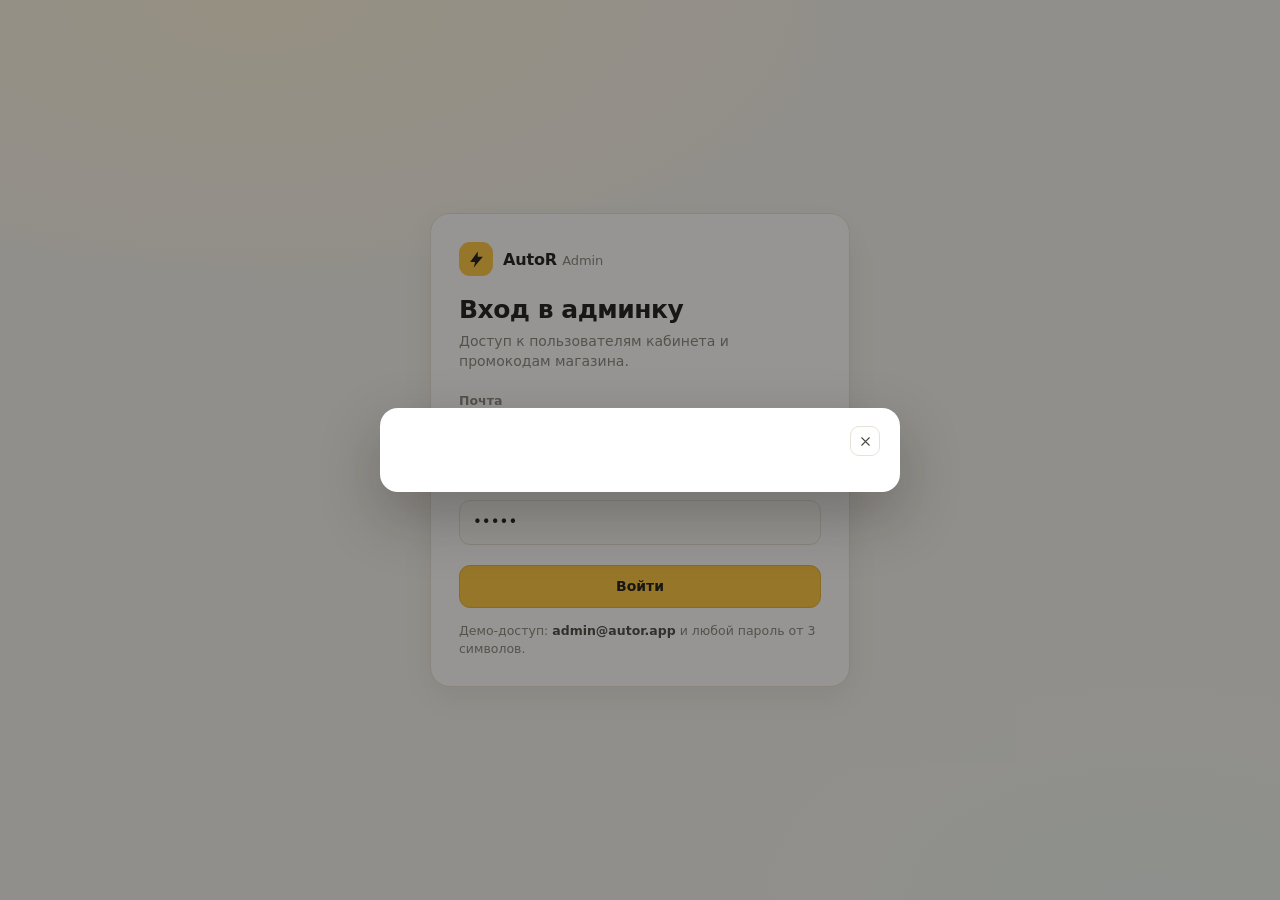
==== admin-app/index.html @ 23b30374 "Админка вынесена в отдельный сайт admin-app (для admin.site-port.ru)" ====
<!doctype html>
<html lang="ru">
<head>
<meta charset="utf-8" />
<meta name="viewport" content="width=device-width, initial-scale=1" />
<meta name="robots" content="noindex, nofollow" />
<title>Админка — AutoR</title>
<meta name="description" content="Админка AutoR: пользователи кабинета и промокоды на доступ." />
<link rel="icon" href="data:image/svg+xml,%3Csvg xmlns='http://www.w3.org/2000/svg' viewBox='0 0 32 32'%3E%3Crect width='32' height='32' rx='9' fill='%23FFC63D'/%3E%3Cpath d='M18.4 6 10 18h5l-1.4 8 8.4-12h-5z' fill='%231B1B1A'/%3E%3C/svg%3E" />
<link rel="stylesheet" href="admin.css" />
</head>
<body>

<!-- Вход -->
<section class="entry" id="entry">
  <form class="entry-card" id="login-form" autocomplete="on">
    <div class="brand">
      <span class="brand-mark"><svg viewBox="0 0 24 24" aria-hidden="true"><path d="M13.6 2 4 15h6.2L8.6 22 20 8.6h-6.4z"/></svg></span>
      <span class="brand-name">AutoR <em>Admin</em></span>
    </div>
    <h1>Вход в админку</h1>
    <p class="entry-sub">Доступ к пользователям кабинета и промокодам магазина.</p>

    <label class="field">
      <span>Почта</span>
      <input id="login-email" type="email" name="email" value="admin@autor.app" autocomplete="username" required />
    </label>
    <label class="field">
      <span>Пароль</span>
      <input id="login-password" type="password" name="password" value="admin" autocomplete="current-password" required />
    </label>

    <button class="btn btn-primary btn-block" type="submit">Войти</button>
    <p class="entry-hint">Демо-доступ: <b>admin@autor.app</b> и любой пароль от 3 символов.</p>
  </form>
</section>

<!-- Кабинет админки -->
<div class="shell" id="shell" hidden>
  <header class="topbar">
    <div class="brand">
      <span class="brand-mark"><svg viewBox="0 0 24 24" aria-hidden="true"><path d="M13.6 2 4 15h6.2L8.6 22 20 8.6h-6.4z"/></svg></span>
      <span class="brand-name">AutoR <em>Admin</em></span>
    </div>

    <nav class="tabs" id="tabs" aria-label="Разделы админки">
      <button class="tab is-active" type="button" data-tab="users">Пользователи <span class="tab-count" id="users-count">0</span></button>
      <button class="tab" type="button" data-tab="promos">Промокоды <span class="tab-count" id="promos-count">0</span></button>
    </nav>

    <div class="topbar-right">
      <span class="who" id="who"></span>
      <button class="btn btn-ghost" type="button" id="logout">Выйти</button>
    </div>
  </header>

  <main class="page" id="view"></main>
</div>

<div class="modal" id="modal" hidden>
  <div class="modal-card" role="dialog" aria-modal="true" aria-labelledby="modal-title">
    <header class="modal-head">
      <h2 id="modal-title"></h2>
      <button class="icon-btn" type="button" data-modal-close aria-label="Закрыть">
        <svg viewBox="0 0 24 24" aria-hidden="true"><path d="M6 6l12 12M18 6 6 18"/></svg>
      </button>
    </header>
    <div class="modal-body" id="modal-body"></div>
  </div>
</div>

<div class="toasts" id="toasts" aria-live="polite"></div>

<script src="admin.js"></script>
</body>
</html>
---- admin-app/admin.css ----
/* AutoR Admin — отдельная админка на admin.site-port.ru */

:root {
  --bg: #F6F4EE;
  --surface: #FFFFFF;
  --ink: #1C1B18;
  --ink-soft: #4A4740;
  --muted: #8A857A;
  --line: #E7E2D6;
  --amber: #FFC63D;
  --amber-soft: #FFF3D1;
  --green: #1E8E5A;
  --green-soft: #E3F5EA;
  --red: #C0392B;
  --red-soft: #FCE9E6;
  --radius: 14px;
  --shadow: 0 10px 30px rgba(28, 27, 24, .07);
  --mono: ui-monospace, "SFMono-Regular", "JetBrains Mono", Consolas, monospace;
}

* { box-sizing: border-box; }

html, body { margin: 0; padding: 0; }

body {
  min-height: 100vh;
  background: var(--bg);
  color: var(--ink);
  font: 15px/1.45 "Inter", "Segoe UI", system-ui, -apple-system, sans-serif;
  -webkit-font-smoothing: antialiased;
}

button { font: inherit; color: inherit; }

/* ── Бренд ─────────────────────────────────────────────── */

.brand { display: flex; align-items: center; gap: 10px; }

.brand-mark {
  width: 34px; height: 34px; border-radius: 11px;
  background: var(--amber); display: grid; place-items: center;
}
.brand-mark svg { width: 19px; height: 19px; fill: #1B1B1A; }

.brand-name { font-weight: 700; font-size: 16px; letter-spacing: -.01em; }
.brand-name em { font-style: normal; font-weight: 500; color: var(--muted); font-size: 13px; }

/* ── Вход ──────────────────────────────────────────────── */

.entry {
  min-height: 100vh; display: grid; place-items: center; padding: 32px 20px;
  background:
    radial-gradient(900px 420px at 20% 0%, #FFF6DE 0%, transparent 70%),
    radial-gradient(700px 380px at 90% 100%, #EEF6F0 0%, transparent 65%),
    var(--bg);
}

.entry-card {
  width: min(420px, 100%);
  background: var(--surface);
  border: 1px solid var(--line);
  border-radius: 20px;
  padding: 28px;
  box-shadow: var(--shadow);
}

.entry-card h1 { font-size: 25px; line-height: 1.15; margin: 20px 0 6px; letter-spacing: -.02em; }
.entry-sub { margin: 0 0 20px; color: var(--muted); font-size: 14px; }

.field { display: block; margin-bottom: 14px; }
.field > span { display: block; font-size: 12.5px; font-weight: 600; color: var(--muted); margin-bottom: 6px; }

input[type="text"], input[type="email"], input[type="password"], select {
  width: 100%; padding: 11px 13px;
  border: 1px solid var(--line); border-radius: 11px;
  background: #FDFCF8; color: var(--ink); font: inherit;
}
input:focus, select:focus { outline: none; border-color: #E0B233; box-shadow: 0 0 0 3px rgba(255, 198, 61, .25); }

.btn {
  display: inline-flex; align-items: center; justify-content: center; gap: 8px;
  padding: 10px 16px; border-radius: 11px; border: 1px solid transparent;
  background: transparent; cursor: pointer; font-weight: 600; font-size: 14px;
}
.btn-primary { background: var(--amber); border-color: #E9B12F; }
.btn-primary:hover { background: #FFD25E; }
.btn-white { background: #fff; border-color: var(--line); }
.btn-white:hover { border-color: #D9D2C2; }
.btn-ghost { color: var(--muted); }
.btn-ghost:hover { color: var(--ink); }
.btn-block { width: 100%; margin-top: 6px; }

.entry-hint { margin: 14px 0 0; font-size: 12.5px; color: var(--muted); }
.entry-hint b { color: var(--ink-soft); }

/* ── Каркас ────────────────────────────────────────────── */

.shell { max-width: 1080px; margin: 0 auto; padding: 0 20px 64px; }

.topbar {
  display: flex; align-items: center; gap: 18px;
  padding: 18px 0 16px; border-bottom: 1px solid var(--line);
  position: sticky; top: 0; background: var(--bg); z-index: 5;
  flex-wrap: wrap;
}

.tabs { display: flex; gap: 6px; }
.tab {
  border: 1px solid transparent; background: transparent; color: var(--muted);
  padding: 8px 13px; border-radius: 999px; cursor: pointer; font-weight: 600; font-size: 13.5px;
  display: inline-flex; align-items: center; gap: 7px;
}
.tab.is-active { background: var(--ink); color: #fff; }
.tab-count {
  font-size: 11.5px; padding: 1px 7px; border-radius: 999px;
  background: rgba(0, 0, 0, .08); color: inherit;
}
.tab.is-active .tab-count { background: rgba(255, 255, 255, .22); }

.topbar-right { margin-left: auto; display: flex; align-items: center; gap: 10px; }
.who { font-size: 12.5px; color: var(--muted); }

/* ── Страница ──────────────────────────────────────────── */

.page { padding-top: 24px; }

.page-head { display: flex; align-items: flex-start; gap: 18px; margin-bottom: 18px; flex-wrap: wrap; }
.page-head h1 { margin: 0 0 4px; font-size: 30px; letter-spacing: -.02em; }
.page-head p { margin: 0; color: var(--muted); font-size: 14px; max-width: 620px; }
.page-actions { margin-left: auto; display: flex; gap: 8px; }

.card {
  background: var(--surface); border: 1px solid var(--line);
  border-radius: var(--radius); padding: 18px 20px; box-shadow: 0 1px 0 rgba(28,27,24,.03);
}
.card + .card { margin-top: 16px; }

.card-head { display: flex; align-items: flex-start; gap: 16px; margin-bottom: 14px; }
.card-head h2 { margin: 0 0 3px; font-size: 17px; }
.card-head p { margin: 0; color: var(--muted); font-size: 13px; }
.card-head .btn { margin-left: auto; }

/* Таблицы */

.rows { border-top: 1px solid var(--line); }

.row {
  display: grid; align-items: center; gap: 14px;
  padding: 12px 4px; border-bottom: 1px solid var(--line);
}
.row--head { padding: 8px 4px; color: var(--muted); font-size: 11.5px; text-transform: uppercase; letter-spacing: .06em; }

.row--users { grid-template-columns: 38px minmax(0, 1.6fr) 108px 72px 74px 92px; }
.row--promos { grid-template-columns: minmax(0, 1.4fr) minmax(0, 1fr) 96px 76px; }

.ava {
  width: 34px; height: 34px; border-radius: 50%;
  display: grid; place-items: center; font-size: 12px; font-weight: 700;
  background: var(--amber-soft); color: #8A6100;
}

.who-cell strong { display: block; font-size: 14px; font-weight: 650; }
.who-cell span { display: block; font-size: 12.5px; color: var(--muted); }

.cell { font-size: 13px; color: var(--ink-soft); }

.plan {
  font-size: 11px; font-weight: 700; letter-spacing: .04em;
  padding: 3px 8px; border-radius: 6px; background: var(--amber-soft); color: #7A5600;
  justify-self: start;
}

.status { font-size: 12.5px; }
.status--active { color: var(--green); }
.status--invited { color: #B67C00; }
.status--off { color: var(--muted); }

.actions { display: flex; gap: 6px; justify-content: flex-end; }

.icon-btn {
  width: 30px; height: 30px; border-radius: 9px; border: 1px solid var(--line);
  background: #fff; display: grid; place-items: center; cursor: pointer;
}
.icon-btn svg { width: 15px; height: 15px; fill: none; stroke: var(--ink-soft); stroke-width: 1.7; stroke-linecap: round; stroke-linejoin: round; }
.icon-btn:hover { border-color: #D9D2C2; }
.icon-btn--danger:hover { border-color: #E7B4AC; background: var(--red-soft); }

.code {
  font-family: var(--mono); font-size: 13px; letter-spacing: .04em; color: var(--ink);
  white-space: nowrap;
}

.totals { display: flex; gap: 8px; flex-wrap: wrap; margin-left: auto; }
.pill {
  font-size: 12px; padding: 4px 10px; border-radius: 999px;
  background: #F3F0E8; color: var(--ink-soft);
}
.pill b { color: var(--ink); }

/* Форма промокодов */

.promo-form {
  display: grid; grid-template-columns: minmax(0, 1.2fr) 110px auto; gap: 10px;
  align-items: end; padding: 14px; border: 1px dashed #DCD5C4; border-radius: 12px;
  background: #FCFBF6; margin-bottom: 14px;
}
.promo-form .field { margin: 0; }
.promo-form .btn { height: 42px; }

.hint { color: var(--muted); font-size: 12.5px; margin: 0 0 12px; }

.empty { padding: 26px 4px; color: var(--muted); font-size: 13.5px; }

/* ── Модалка ───────────────────────────────────────────── */

.modal { position: fixed; inset: 0; display: grid; place-items: center; padding: 20px; z-index: 40; }
.modal::before { content: ""; position: absolute; inset: 0; background: rgba(24, 22, 18, .45); }
.modal-card {
  position: relative; width: min(520px, 100%); background: #fff;
  border-radius: 18px; box-shadow: 0 24px 60px rgba(20, 18, 14, .28); overflow: hidden;
}
.modal-head { display: flex; align-items: center; padding: 18px 20px 0; }
.modal-head h2 { margin: 0; font-size: 19px; }
.modal-head .icon-btn { margin-left: auto; }
.modal-body { padding: 16px 20px 20px; }
.modal-body .field { margin-bottom: 12px; }
.modal-foot { display: flex; gap: 8px; justify-content: flex-end; margin-top: 6px; }

/* ── Тосты ─────────────────────────────────────────────── */

.toasts { position: fixed; right: 20px; bottom: 20px; display: grid; gap: 8px; z-index: 50; }
.toast {
  background: #20201D; color: #fff; border-radius: 12px; padding: 11px 14px;
  font-size: 13px; box-shadow: var(--shadow); animation: rise .18s ease-out;
}
.toast b { display: block; font-size: 13.5px; margin-bottom: 2px; }
.toast span { color: rgba(255, 255, 255, .72); }
@keyframes rise { from { transform: translateY(6px); opacity: 0 } to { transform: none; opacity: 1 } }

/* ── Адаптив ───────────────────────────────────────────── */

@media (max-width: 860px) {
  .topbar { gap: 12px; }
  .who { display: none; }
  .row--users { grid-template-columns: 34px minmax(0, 1fr) 92px; row-gap: 6px; }
  .row--users > *:nth-child(3),
  .row--users > *:nth-child(4),
  .row--users > *:nth-child(5) { display: none; }
  .row--head { display: none; }
  .row--promos { grid-template-columns: minmax(0, 1fr) 84px; row-gap: 6px; }
  .row--promos > *:nth-child(2),
  .row--promos > *:nth-child(3) { display: none; }
  .code { font-size: 11.5px; }
  .promo-form { grid-template-columns: 1fr; }
  .promo-form .btn { width: 100%; }
  .page-head h1 { font-size: 25px; }
}

@media (max-width: 520px) {
  .shell { padding: 0 14px 48px; }
  .entry-card { padding: 22px; }
  .tabs { order: 3; width: 100%; }
  .tab { flex: 1; justify-content: center; }
}
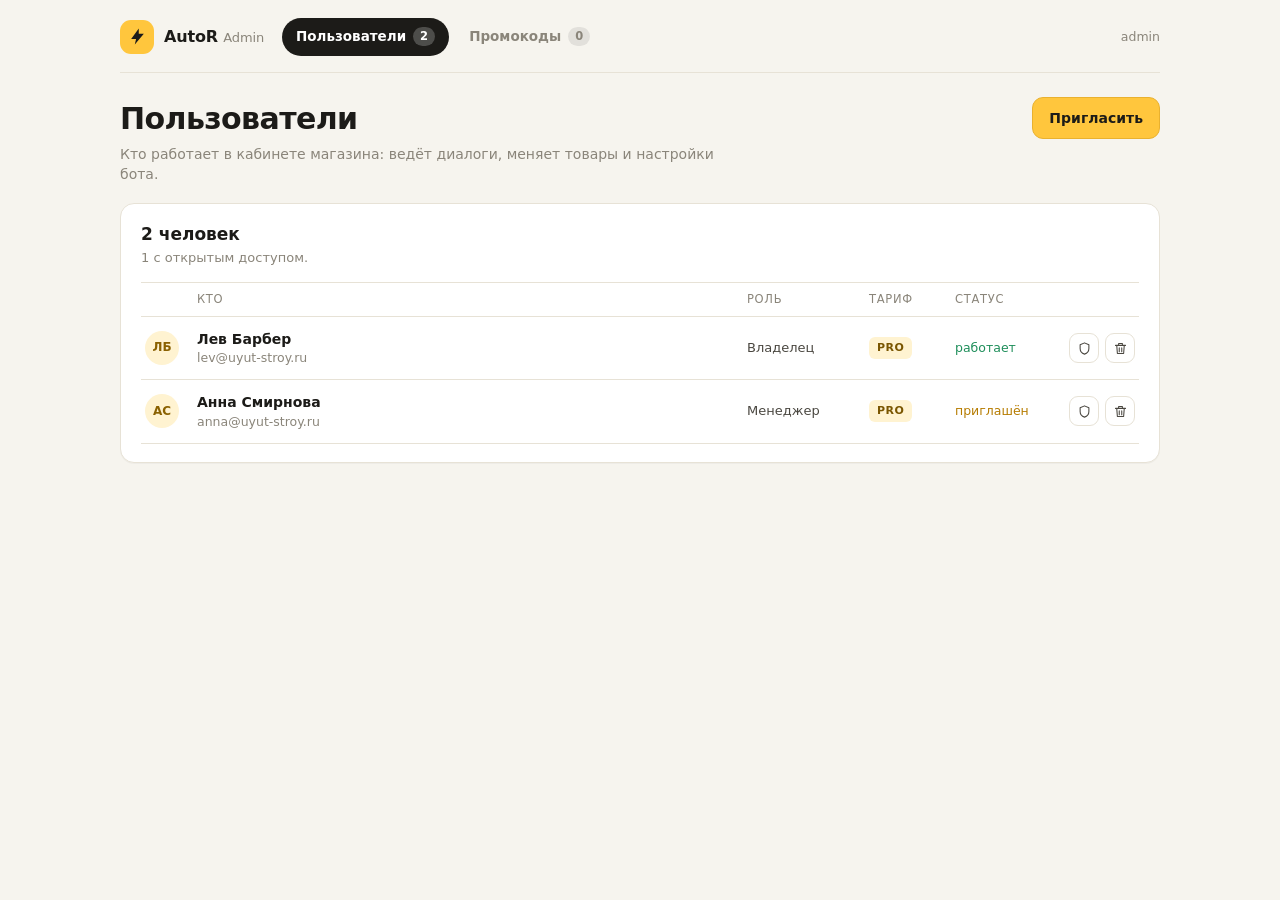
==== commit e9009f4c: "Админка: basic-auth на краю, без демо-входа; в чатах фото товаров и аватары; отпечаток сборки в ссыл" ====
--- a/admin-app/index.html
+++ b/admin-app/index.html
@@ -11,32 +11,8 @@
 </head>
 <body>
 
-<!-- Вход -->
-<section class="entry" id="entry">
-  <form class="entry-card" id="login-form" autocomplete="on">
-    <div class="brand">
-      <span class="brand-mark"><svg viewBox="0 0 24 24" aria-hidden="true"><path d="M13.6 2 4 15h6.2L8.6 22 20 8.6h-6.4z"/></svg></span>
-      <span class="brand-name">AutoR <em>Admin</em></span>
-    </div>
-    <h1>Вход в админку</h1>
-    <p class="entry-sub">Доступ к пользователям кабинета и промокодам магазина.</p>
-
-    <label class="field">
-      <span>Почта</span>
-      <input id="login-email" type="email" name="email" value="admin@autor.app" autocomplete="username" required />
-    </label>
-    <label class="field">
-      <span>Пароль</span>
-      <input id="login-password" type="password" name="password" value="admin" autocomplete="current-password" required />
-    </label>
-
-    <button class="btn btn-primary btn-block" type="submit">Войти</button>
-    <p class="entry-hint">Демо-доступ: <b>admin@autor.app</b> и любой пароль от 3 символов.</p>
-  </form>
-</section>
-
 <!-- Кабинет админки -->
-<div class="shell" id="shell" hidden>
+<div class="shell" id="shell">
   <header class="topbar">
     <div class="brand">
       <span class="brand-mark"><svg viewBox="0 0 24 24" aria-hidden="true"><path d="M13.6 2 4 15h6.2L8.6 22 20 8.6h-6.4z"/></svg></span>
@@ -49,8 +25,7 @@
     </nav>
 
     <div class="topbar-right">
-      <span class="who" id="who"></span>
-      <button class="btn btn-ghost" type="button" id="logout">Выйти</button>
+      <span class="who">admin</span>
     </div>
   </header>
 
--- a/admin-app/admin.css
+++ b/admin-app/admin.css
@@ -20,6 +20,8 @@
 
 * { box-sizing: border-box; }
 
+[hidden] { display: none !important; }
+
 html, body { margin: 0; padding: 0; }
 
 body {
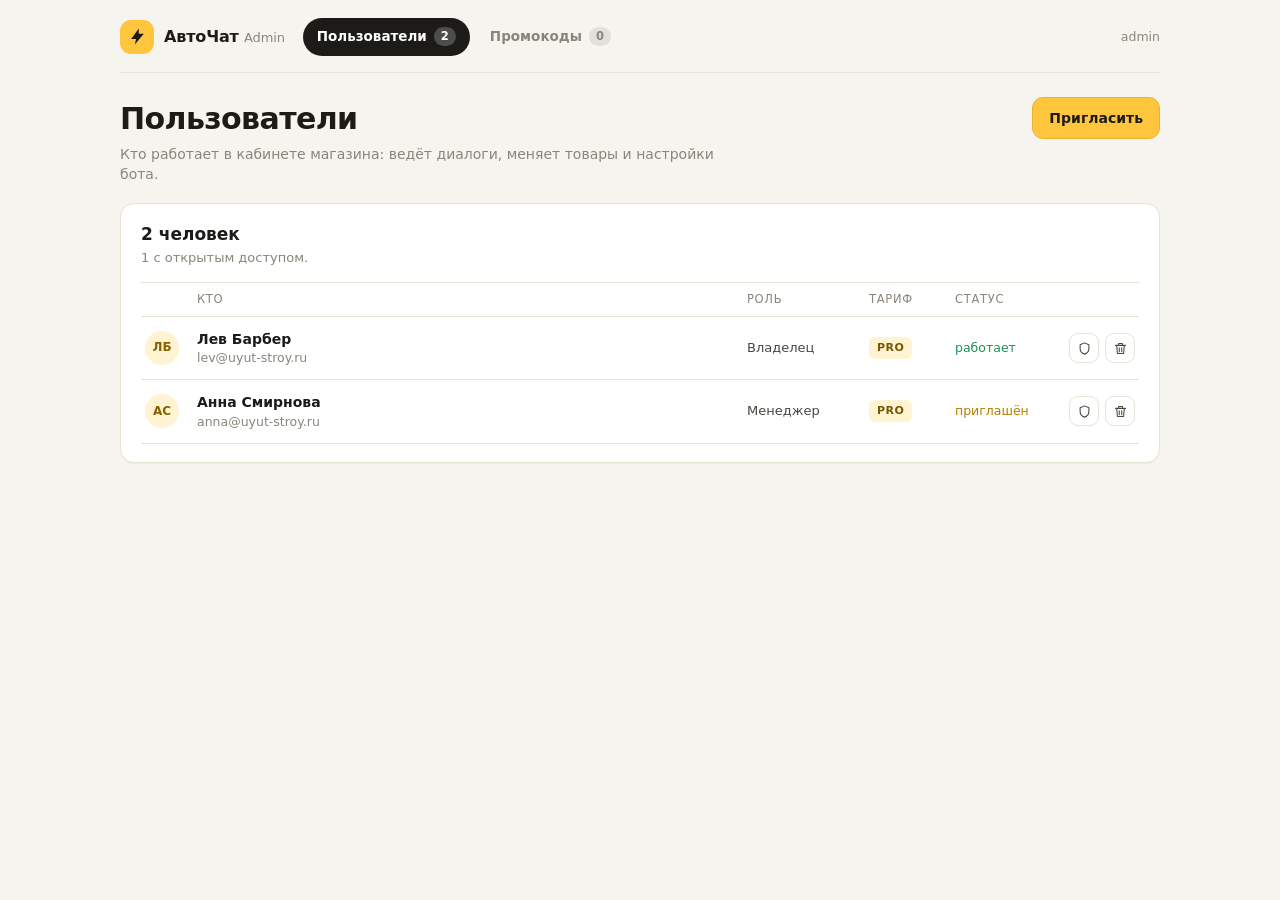
==== commit f0cf1d3f: "Переименование: АвтоЧат" ====
--- a/admin-app/index.html
+++ b/admin-app/index.html
@@ -4,8 +4,8 @@
 <meta charset="utf-8" />
 <meta name="viewport" content="width=device-width, initial-scale=1" />
 <meta name="robots" content="noindex, nofollow" />
-<title>Админка — AutoR</title>
-<meta name="description" content="Админка AutoR: пользователи кабинета и промокоды на доступ." />
+<title>Админка — АвтоЧат</title>
+<meta name="description" content="Админка АвтоЧат: пользователи кабинета и промокоды на доступ." />
 <link rel="icon" href="data:image/svg+xml,%3Csvg xmlns='http://www.w3.org/2000/svg' viewBox='0 0 32 32'%3E%3Crect width='32' height='32' rx='9' fill='%23FFC63D'/%3E%3Cpath d='M18.4 6 10 18h5l-1.4 8 8.4-12h-5z' fill='%231B1B1A'/%3E%3C/svg%3E" />
 <link rel="stylesheet" href="admin.css" />
 </head>
@@ -16,7 +16,7 @@
   <header class="topbar">
     <div class="brand">
       <span class="brand-mark"><svg viewBox="0 0 24 24" aria-hidden="true"><path d="M13.6 2 4 15h6.2L8.6 22 20 8.6h-6.4z"/></svg></span>
-      <span class="brand-name">AutoR <em>Admin</em></span>
+      <span class="brand-name">АвтоЧат <em>Admin</em></span>
     </div>
 
     <nav class="tabs" id="tabs" aria-label="Разделы админки">
--- a/admin-app/admin.css
+++ b/admin-app/admin.css
@@ -1,4 +1,4 @@
-/* AutoR Admin — отдельная админка на admin.site-port.ru */
+/* АвтоЧат Admin — отдельная админка на admin.site-port.ru */
 
 :root {
   --bg: #F6F4EE;
@@ -264,3 +264,19 @@
   .tabs { order: 3; width: 100%; }
   .tab { flex: 1; justify-content: center; }
 }
+
+.row--promos.is-used .code {
+  color: var(--red);
+  text-decoration: line-through;
+  text-decoration-thickness: 1px;
+  text-decoration-color: rgba(192, 57, 43, 0.45);
+}
+
+.row--promos.is-used .cell {
+  color: var(--muted);
+}
+
+.used-mark {
+  color: var(--red);
+  font-weight: 600;
+}
